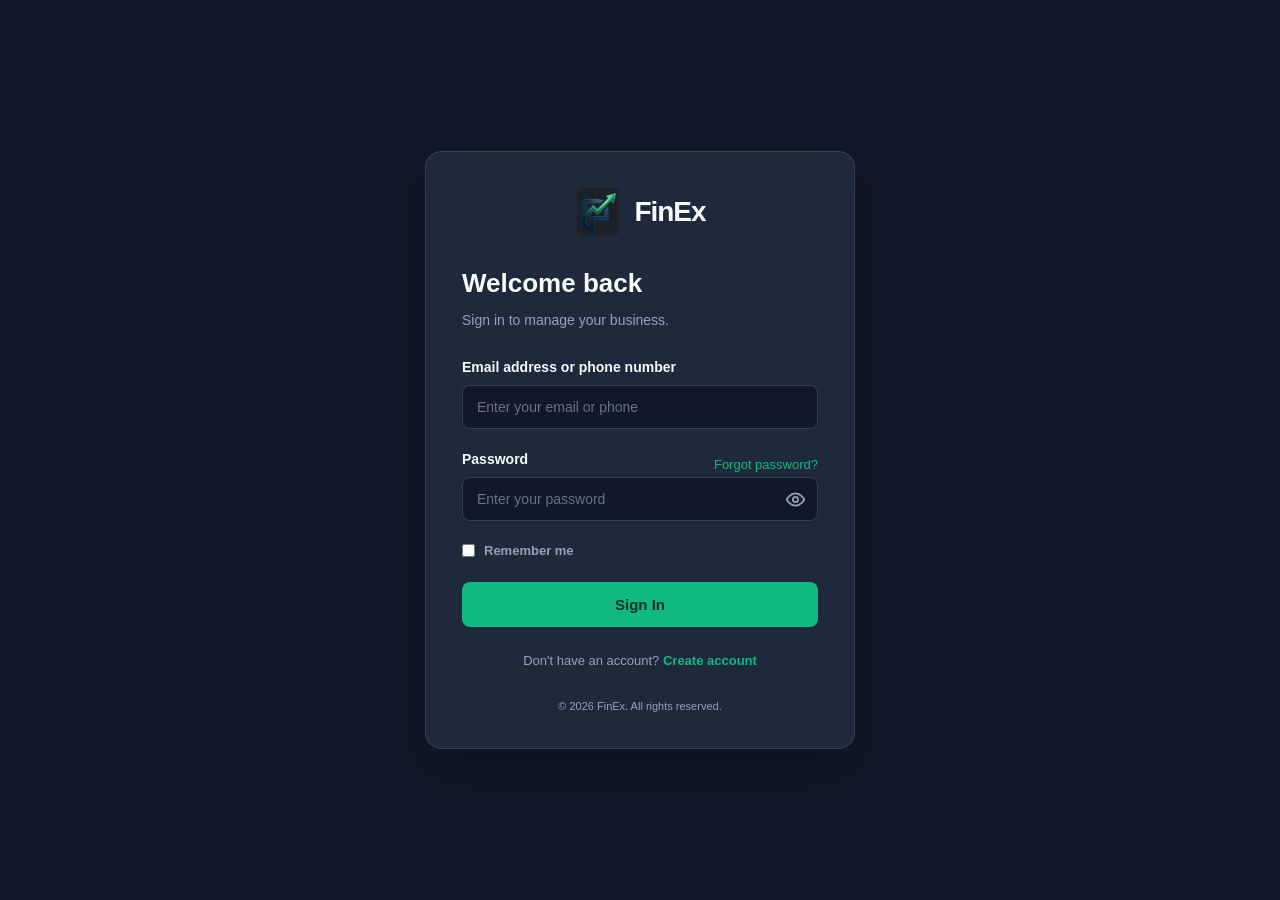
==== index.html @ b7998a2f "Build login and registration pages" ====
<!DOCTYPE html>
<html lang="en">
<head>
    <meta charset="UTF-8">
    <meta name="viewport" content="width=device-width, initial-scale=1.0">
    <title>FinEx | Sign In</title>
    <link rel="stylesheet" href="css/style.css">
</head>
<body>

    <main class="login-container">

        <section class="login-card">

    <div class="brand">
        <img src="assets/images/finex-logo.jpg" alt="FinEx Logo" class="brand-logo">
        <h1>FinEx</h1>
    </div>

            <h2>Welcome back</h2>
            <p class="subtitle">Sign in to manage your business.</p>

            <form id="login-form">

                <label for="email">Email address or phone number</label>
                <input
                    type="text"
                    id="email"
                    name="email"
                    placeholder="Enter your email or phone"
                    required
                >

                <div class="password-heading">
                    <label for="password">Password</label>
                    <a href="#" id="forgot-password">Forgot password?</a>
                </div>

                <div class="password-input-container">
    <input
        type="password"
        id="password"
        name="password"
        placeholder="Enter your password"
        required
    >

    <button
        type="button"
        id="toggle-password"
        class="password-toggle"
        aria-label="Show password"
        aria-pressed="false"
    >
        <svg id="eye-icon" xmlns="http://www.w3.org/2000/svg"
             width="21" height="21" viewBox="0 0 24 24"
             fill="none" stroke="currentColor" stroke-width="2"
             stroke-linecap="round" stroke-linejoin="round"
             aria-hidden="true">
            <path d="M2 12s3.5-7 10-7 10 7 10 7-3.5 7-10 7-10-7-10-7Z"/>
            <circle cx="12" cy="12" r="3"/>
        </svg>
    </button>
</div>

                <label class="remember-option">
                    <input type="checkbox" id="remember">
                    <span>Remember me</span>
                </label>

                <button type="submit" class="login-button">
                    Sign In
                </button>

                <div id="login-message" class="notification" role="status" aria-live="polite" hidden></div>

            </form>

       <p class="signup-text">
            Don't have an account?
            <a href="pages/register.html" id="signup-link">Create account</a>
      </p>
            <p class="footer-text">© 2026 FinEx. All rights reserved.</p>

        </section>

    </main>

    <script src="js/app.js"></script>
</body>
</html>
---- css/style.css ----
/* 1. Global styles */
:root {
    --background: #111827;
    --surface: #1e293b;
    --surface-hover: #263449;
    --border: #334155;
    --primary: #10b981;
    --primary-hover: #059669;
    --text: #f8fafc;
    --text-muted: #94a3b8;
}

* {
    margin: 0;
    padding: 0;
    box-sizing: border-box;
}

body {
    font-family: Arial, Helvetica, sans-serif;
    background: var(--background);
    color: var(--text);
    min-height: 100vh;
}

/* 2. Page layout */
.login-container {
    min-height: 100vh;
    display: flex;
    justify-content: center;
    align-items: center;
    padding: 24px;
}

/* 3. Login card */
.login-card {
    width: 100%;
    max-width: 430px;
    padding: 36px;
    background: var(--surface);
    border: 1px solid var(--border);
    border-radius: 16px;
    box-shadow: 0 20px 50px rgba(0, 0, 0, 0.2);
}

/* 4. FinEx branding */
.brand {
    display: flex;
    align-items: center;
    justify-content: center;
    gap: 12px;
    margin-bottom: 32px;
}

.brand-logo {
    width: 48px;
    height: 48px;
    object-fit: contain;
    border-radius: 10px;
}

.brand h1 {
    font-size: 28px;
    letter-spacing: -1px;
}

/* 5. Headings */
.login-card h2 {
    font-size: 26px;
    margin-bottom: 10px;
}

.subtitle {
    color: var(--text-muted);
    font-size: 14px;
    line-height: 1.6;
    margin-bottom: 28px;
}

/* 6. Form fields */
form > label,
.password-heading label {
    display: block;
    font-size: 14px;
    font-weight: 600;
    margin-bottom: 10px;
}

input[type="text"],
input[type="password"] {
    width: 100%;
    padding: 13px 14px;
    margin-bottom: 22px;
    border: 1px solid var(--border);
    border-radius: 8px;
    background: #111827;
    color: var(--text);
    font-size: 14px;
    outline: none;
    transition: border-color 0.2s, box-shadow 0.2s;
}

input::placeholder {
    color: #64748b;
}

input[type="text"]:focus,
input[type="password"]:focus {
    border-color: var(--primary);
    box-shadow: 0 0 0 3px rgba(16, 185, 129, 0.12);
}

/* 7. Password heading */
.password-heading {
    display: flex;
    align-items: center;
    justify-content: space-between;
}

a {
    color: var(--primary);
    text-decoration: none;
    font-size: 13px;
}

a:hover {
    text-decoration: underline;
}

/* 8. Remember me */
.remember-option {
    display: flex;
    align-items: center;
    gap: 9px;
    margin-bottom: 24px;
    color: var(--text-muted);
    font-size: 13px;
    cursor: pointer;
}

.remember-option input {
    accent-color: var(--primary);
}

/* 9. Sign-in button */
.login-button {
    width: 100%;
    padding: 14px;
    border: none;
    border-radius: 8px;
    background: var(--primary);
    color: #052e24;
    font-size: 15px;
    font-weight: 700;
    cursor: pointer;
    transition: background 0.2s, transform 0.2s;
}

.login-button:hover {
    background: var(--primary-hover);
    transform: translateY(-1px);
}

/* 10. Messages and footer */
#login-message {
    font-size: 13px;
    margin-top: 14px;
    color: var(--text-muted);
}

.signup-text {
    text-align: center;
    font-size: 13px;
    color: var(--text-muted);
    margin-top: 26px;
}

.signup-text a {
    font-weight: 600;
}

.footer-text {
    margin-top: 32px;
    text-align: center;
    color: var(--text-muted);
    font-size: 11px;
}

/* 11. Mobile responsiveness */
@media (max-width: 480px) {
    .login-container {
        padding: 16px;
    }

    .login-card {
        padding: 26px 22px;
    }

    .login-card h2 {
        font-size: 23px;
    }
}

/* ==============================
   FINEX HOVER ANIMATIONS
================================ */

/* 1. Smooth page entrance */
.login-card {
    animation: cardEntrance 0.7s ease-out;
    transition:
        border-color 0.3s ease,
        box-shadow 0.3s ease,
        transform 0.3s ease;
}

/* Subtle lift when hovering over the login card */
.login-card:hover {
    border-color: #475569;
    box-shadow: 0 24px 60px rgba(0, 0, 0, 0.3);
    transform: translateY(-4px);
}

/* 2. Login logo animation */
.brand-icon {
    transition:
        transform 0.3s ease,
        box-shadow 0.3s ease;
}

.brand-icon:hover {
    transform: rotate(-8deg) scale(1.08);
    box-shadow: 0 0 20px rgba(16, 185, 129, 0.3);
}

/* 3. Input focus animation */
input[type="text"],
input[type="password"] {
    transition:
        border-color 0.25s ease,
        box-shadow 0.25s ease,
        background-color 0.25s ease;
}

input[type="text"]:focus,
input[type="password"]:focus {
    background-color: #172235;
    border-color: #10b981;
    box-shadow: 0 0 0 4px rgba(16, 185, 129, 0.12);
}

/* 4. Button hover animation */
.login-button {
    position: relative;
    overflow: hidden;
    transition:
        background-color 0.25s ease,
        box-shadow 0.25s ease,
        transform 0.25s ease;
}

.login-button:hover {
    background-color: #059669;
    box-shadow: 0 8px 24px rgba(16, 185, 129, 0.2);
    transform: translateY(-2px);
}

.login-button:active {
    transform: translateY(0) scale(0.98);
}

/* 5. Link hover animation */
a {
    transition:
        color 0.2s ease,
        opacity 0.2s ease;
}

a:hover {
    color: #6ee7b7;
}

/* 6. Remember-me checkbox */
.remember-option input {
    cursor: pointer;
    transition: transform 0.2s ease;
}

.remember-option input:hover {
    transform: scale(1.15);
}

/* 7. Page entrance animation */
@keyframes cardEntrance {
    from {
        opacity: 0;
        transform: translateY(18px);
    }

    to {
        opacity: 1;
        transform: translateY(0);
    }
}

/* 8. Accessibility: respect reduced-motion preferences */
@media (prefers-reduced-motion: reduce) {
    *,
    *::before,
    *::after {
        animation-duration: 0.01ms !important;
        animation-iteration-count: 1 !important;
        transition-duration: 0.01ms !important;
        scroll-behavior: auto !important;
    }
}

/* Fix card dimming when interacting with the login button */
.login-card,
.login-card:hover {
    background-color: #1e293b;
}

/* Keep the login button bright and responsive */
.login-button {
    background-color: #10b981;
    color: #052e24;
    opacity: 1;
    filter: none;
}

.login-button:hover {
    background-color: #30cc0d;
    color: #052e24;
    opacity: 1;
    filter: none;
    box-shadow: 0 8px 24px rgba(75, 233, 154, 0.25);
    transform: translateY(-2px);
}
/* Password visibility toggle */
.password-input-container {
    position: relative;
    width: 100%;
}

.password-input-container input[type="password"],
.password-input-container input[type="text"] {
    width: 100%;
    padding-right: 48px;
}

.password-toggle {
    position: absolute;
    right: 12px;
    top: 0;
    height: 44px;
    display: flex;
    align-items: center;
    justify-content: center;
    border: none;
    background: transparent;
    color: #94a3b8;
    cursor: pointer;
    transition: color 0.2s ease, transform 0.2s ease;
}

.password-toggle:hover {
    color: #10b981;
    transform: scale(1.08);
}

.password-toggle:focus-visible {
    outline: 2px solid #10b981;
    outline-offset: 2px;
    border-radius: 4px;
}

/* ==============================
   REGISTRATION PAGE
================================ */

.register-card {
    max-width: 480px;
}

.register-card h2 {
    margin-bottom: 10px;
}

.register-card .subtitle {
    margin-bottom: 24px;
}

.register-card form > label {
    display: block;
    margin-bottom: 8px;
    font-size: 14px;
    font-weight: 600;
}

.register-card input[type="text"],
.register-card input[type="email"],
.register-card input[type="tel"],
.register-card input[type="password"] {
    width: 100%;
    padding: 13px 14px;
    margin-bottom: 18px;
    border: 1px solid var(--border);
    border-radius: 8px;
    background: #111827;
    color: var(--text);
    font-size: 14px;
    outline: none;
    transition: border-color 0.25s ease, box-shadow 0.25s ease;
}

.register-card input:focus {
    border-color: var(--primary);
    box-shadow: 0 0 0 4px rgba(16, 185, 129, 0.12);
}

.register-card .login-button {
    margin-top: 6px;
}

#register-message {
    margin-top: 14px;
    font-size: 13px;
    color: var(--text-muted);
}

@media (max-width: 480px) {
    .register-card {
        padding: 26px 22px;
    }
}
/* ===== Registration Notifications ===== */

.notification {
    display: flex;
    align-items: flex-start;
    gap: 12px;
    padding: 15px 16px;
    margin-top: 18px;
    border-radius: 10px;
    border: 1px solid transparent;
    font-size: 14px;
    font-weight: 500;
    line-height: 1.5;
    animation: notificationAppear 0.3s ease-out;
    overflow-wrap: anywhere;
}

.notification[hidden] {
    display: none;
}

.notification-icon {
    font-size: 20px;
    font-weight: 700;
    flex-shrink: 0;
}

.notification-content {
    flex: 1;
}

.notification-title {
    display: block;
    font-size: 15px;
    font-weight: 700;
    margin-bottom: 3px;
}

.notification-success {
    background: #e8f8ef;
    color: #166534;
    border-color: #86efac;
}

.notification-error {
    background: #fff0f0;
    color: #b42318;
    border-color: #fca5a5;
}

.notification-warning {
    background: #fff8e6;
    color: #92400e;
    border-color: #fcd34d;
}

@keyframes notificationAppear {
    from {
        opacity: 0;
        transform: translateY(-8px);
    }

    to {
        opacity: 1;
        transform: translateY(0);
    }
}

@media (prefers-reduced-motion: reduce) {
    .notification {
        animation: none;
    }
}

/* ===== Password Visibility Button Fix ===== */

.password-wrapper {
    position: relative !important;
    display: block !important;
    width: 100% !important;
    margin-bottom: 16px;
}

.password-wrapper input {
    display: block;
    width: 100% !important;
    box-sizing: border-box !important;
    padding-right: 48px !important;
}

.password-wrapper .password-toggle {
    position: absolute !important;
    top: 50% !important;
    right: 10px !important;
    transform: translateY(-50%) !important;

    display: flex !important;
    align-items: center !important;
    justify-content: center !important;

    width: 34px !important;
    height: 34px !important;
    padding: 6px !important;

    background: transparent !important;
    border: none !important;
    border-radius: 6px !important;

    color: #64748b !important;
    cursor: pointer !important;
    z-index: 5 !important;
}

.password-wrapper .password-toggle svg {
    display: block !important;
    width: 22px !important;
    height: 22px !important;
    fill: none !important;
    stroke: currentColor !important;
    stroke-width: 1.8 !important;
}

.password-wrapper .password-toggle:hover {
    color: #2563eb !important;
    background: #f1f5f9 !important;
}

.password-wrapper .password-toggle:focus-visible {
    outline: 2px solid #2563eb !important;
    outline-offset: 2px !important;
}
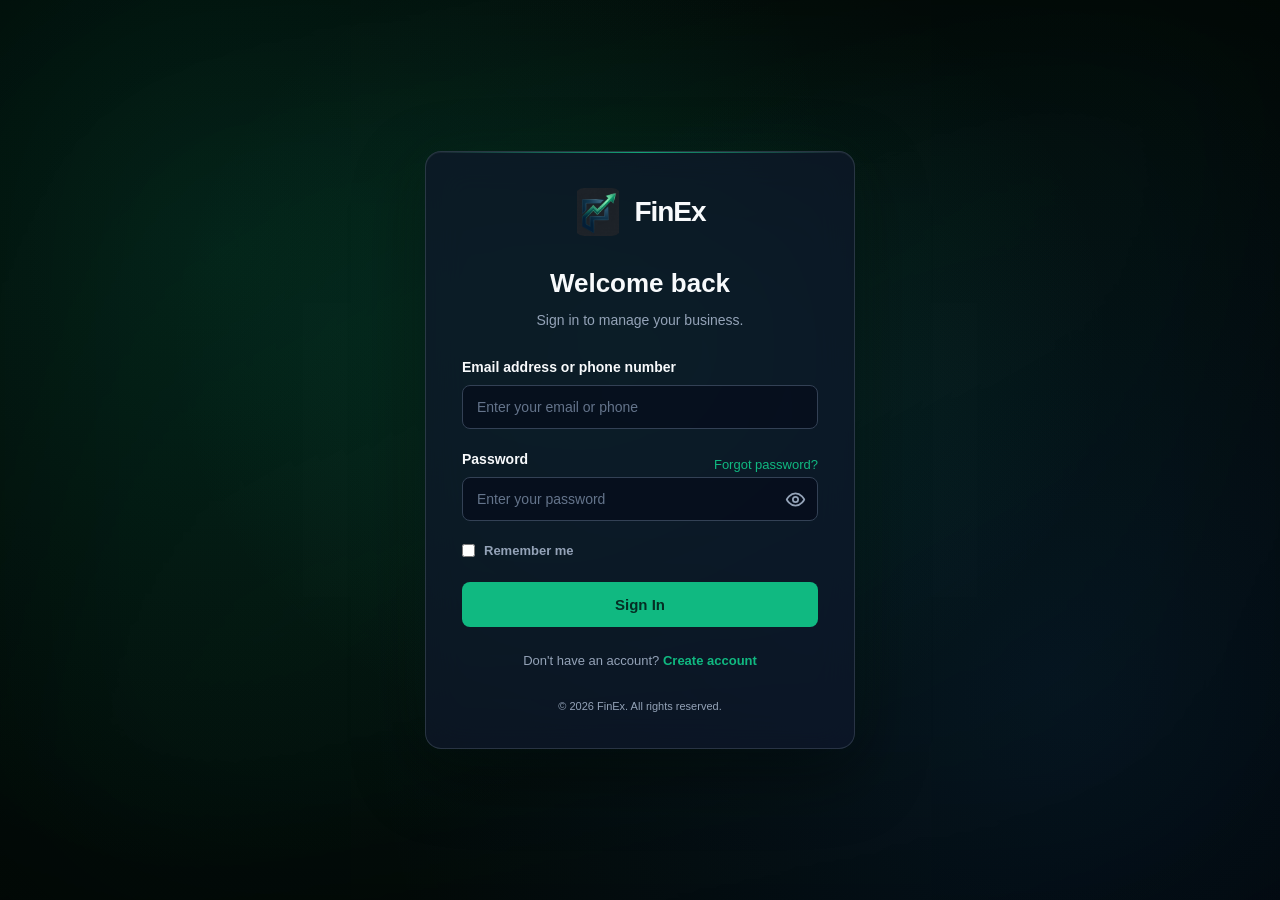
==== commit 1938a55c: "Add FinEx dashboard and frontend updates" ====
--- a/index.html
+++ b/index.html
@@ -7,6 +7,31 @@
     <link rel="stylesheet" href="css/style.css">
 </head>
 <body>
+
+    <div class="login-bg" aria-hidden="true">
+        <video
+            class="login-bg-video login-bg-video--top"
+            autoplay
+            muted
+            loop
+            playsinline
+            preload="auto"
+        >
+            <source src="assets/video/loginpage%20wallpaper.mp4" type="video/mp4">
+        </video>
+
+        <video
+            class="login-bg-video login-bg-video--bottom"
+            muted
+            loop
+            playsinline
+            preload="auto"
+        >
+            <source src="assets/video/loginpage%20wallpaper.mp4" type="video/mp4">
+        </video>
+    </div>
+
+    <div class="login-bg-overlay" aria-hidden="true"></div>
 
     <main class="login-container">
 
@@ -86,6 +111,7 @@
 
     </main>
 
+    <script src="js/bg-video.js"></script>
     <script src="js/app.js"></script>
 </body>
 </html>
--- a/css/style.css
+++ b/css/style.css
@@ -30,6 +30,8 @@
     justify-content: center;
     align-items: center;
     padding: 24px;
+    position: relative;
+    z-index: 2;
 }
 
 /* 3. Login card */
@@ -37,10 +39,30 @@
     width: 100%;
     max-width: 430px;
     padding: 36px;
-    background: var(--surface);
-    border: 1px solid var(--border);
+    position: relative;
+    background: rgba(15, 23, 42, 0.74);
+    border: 1px solid rgba(148, 163, 184, 0.22);
     border-radius: 16px;
-    box-shadow: 0 20px 50px rgba(0, 0, 0, 0.2);
+    box-shadow:
+        0 24px 70px rgba(0, 0, 0, 0.45),
+        0 0 60px rgba(16, 185, 129, 0.06),
+        inset 0 1px 0 rgba(255, 255, 255, 0.06);
+    backdrop-filter: blur(18px) saturate(140%);
+    -webkit-backdrop-filter: blur(18px) saturate(140%);
+}
+
+.login-card::before {
+    content: "";
+    position: absolute;
+    inset: 0 16px auto;
+    height: 1px;
+    background: linear-gradient(
+        90deg,
+        transparent,
+        rgba(16, 185, 129, 0.85),
+        transparent
+    );
+    pointer-events: none;
 }
 
 /* 4. FinEx branding */
@@ -68,6 +90,7 @@
 .login-card h2 {
     font-size: 26px;
     margin-bottom: 10px;
+    text-align: center;
 }
 
 .subtitle {
@@ -75,6 +98,7 @@
     font-size: 14px;
     line-height: 1.6;
     margin-bottom: 28px;
+    text-align: center;
 }
 
 /* 6. Form fields */
@@ -216,8 +240,11 @@
 
 /* Subtle lift when hovering over the login card */
 .login-card:hover {
-    border-color: #475569;
-    box-shadow: 0 24px 60px rgba(0, 0, 0, 0.3);
+    border-color: rgba(16, 185, 129, 0.38);
+    box-shadow:
+        0 28px 80px rgba(0, 0, 0, 0.5),
+        0 0 70px rgba(16, 185, 129, 0.12),
+        inset 0 1px 0 rgba(255, 255, 255, 0.08);
     transform: translateY(-4px);
 }
 
@@ -315,10 +342,10 @@
     }
 }
 
-/* Fix card dimming when interacting with the login button */
+/* Keep the glass card surface when interacting with the login button */
 .login-card,
 .login-card:hover {
-    background-color: #1e293b;
+    background-color: rgba(15, 23, 42, 0.74);
 }
 
 /* Keep the login button bright and responsive */
@@ -564,4 +591,119 @@
 .password-wrapper .password-toggle:focus-visible {
     outline: 2px solid #2563eb !important;
     outline-offset: 2px !important;
-}+}
+
+/* ==============================
+   VIDEO WALLPAPER
+================================ */
+
+body {
+    background: #04100c;
+    overflow-x: hidden;
+}
+
+.login-bg {
+    position: fixed;
+    inset: 0;
+    z-index: 0;
+    overflow: hidden;
+    background: #04100c;
+    pointer-events: none;
+}
+
+.login-bg-video {
+    position: absolute;
+    inset: 0;
+    width: 100%;
+    height: 100%;
+    object-fit: cover;
+    object-position: center;
+    filter: saturate(0.95) contrast(1.05) brightness(0.8);
+    transform: scale(1.04);
+    transition: opacity 1.1s linear;
+    will-change: opacity;
+}
+
+.login-bg-video--top {
+    z-index: 2;
+}
+
+.login-bg-video--bottom {
+    z-index: 1;
+}
+
+.login-bg-video--top.is-hidden {
+    opacity: 0;
+}
+
+/* Tinted overlay keeps the login form readable */
+.login-bg-overlay {
+    position: fixed;
+    inset: 0;
+    background:
+        radial-gradient(
+            ellipse at 50% 38%,
+            rgba(16, 185, 129, 0.12),
+            transparent 52%
+        ),
+        linear-gradient(
+            150deg,
+            rgba(2, 12, 9, 0.72),
+            rgba(4, 20, 15, 0.38) 48%,
+            rgba(2, 10, 8, 0.78)
+        );
+    box-shadow: inset 0 0 220px 40px rgba(0, 0, 0, 0.55);
+    z-index: 1;
+    pointer-events: none;
+}
+
+.login-bg-overlay::after {
+    content: "";
+    position: absolute;
+    inset: -25%;
+    background:
+        radial-gradient(
+            circle at 28% 35%,
+            rgba(16, 185, 129, 0.13),
+            transparent 38%
+        ),
+        radial-gradient(
+            circle at 72% 68%,
+            rgba(37, 99, 235, 0.1),
+            transparent 42%
+        );
+    animation: bgGlowDrift 20s ease-in-out infinite alternate;
+}
+
+@keyframes bgGlowDrift {
+    from {
+        transform: translate3d(-2%, -1%, 0) scale(1);
+    }
+
+    to {
+        transform: translate3d(2%, 1.5%, 0) scale(1.08);
+    }
+}
+
+/* Translucent form fields so the wallpaper shows through */
+input[type="text"],
+input[type="password"],
+.register-card input[type="text"],
+.register-card input[type="email"],
+.register-card input[type="tel"],
+.register-card input[type="password"] {
+    background: rgba(2, 6, 23, 0.55);
+}
+
+input[type="text"]:focus,
+input[type="password"]:focus {
+    background-color: rgba(15, 35, 30, 0.7);
+}
+
+/* Solid fallback for browsers without backdrop blur */
+@supports not ((backdrop-filter: blur(1px)) or (-webkit-backdrop-filter: blur(1px))) {
+    .login-card,
+    .login-card:hover {
+        background-color: rgba(15, 23, 42, 0.94);
+    }
+}
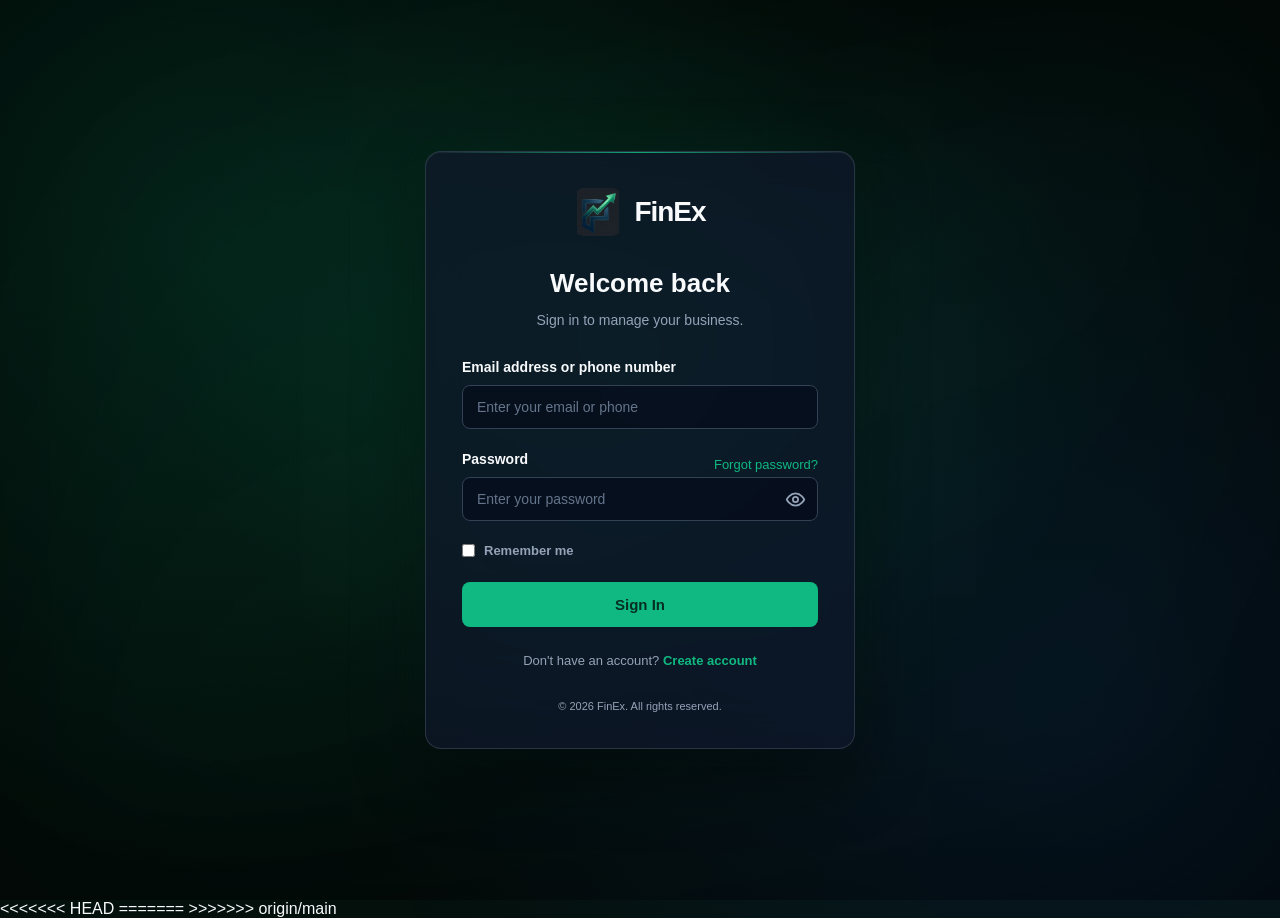
==== commit 75c8ff0c: "Resolve merge conflicts with main" ====
--- a/index.html
+++ b/index.html
@@ -112,6 +112,10 @@
     </main>
 
     <script src="js/bg-video.js"></script>
+<<<<<<< HEAD
+=======
+    <script src="js/api.js"></script>
+>>>>>>> origin/main
     <script src="js/app.js"></script>
 </body>
 </html>
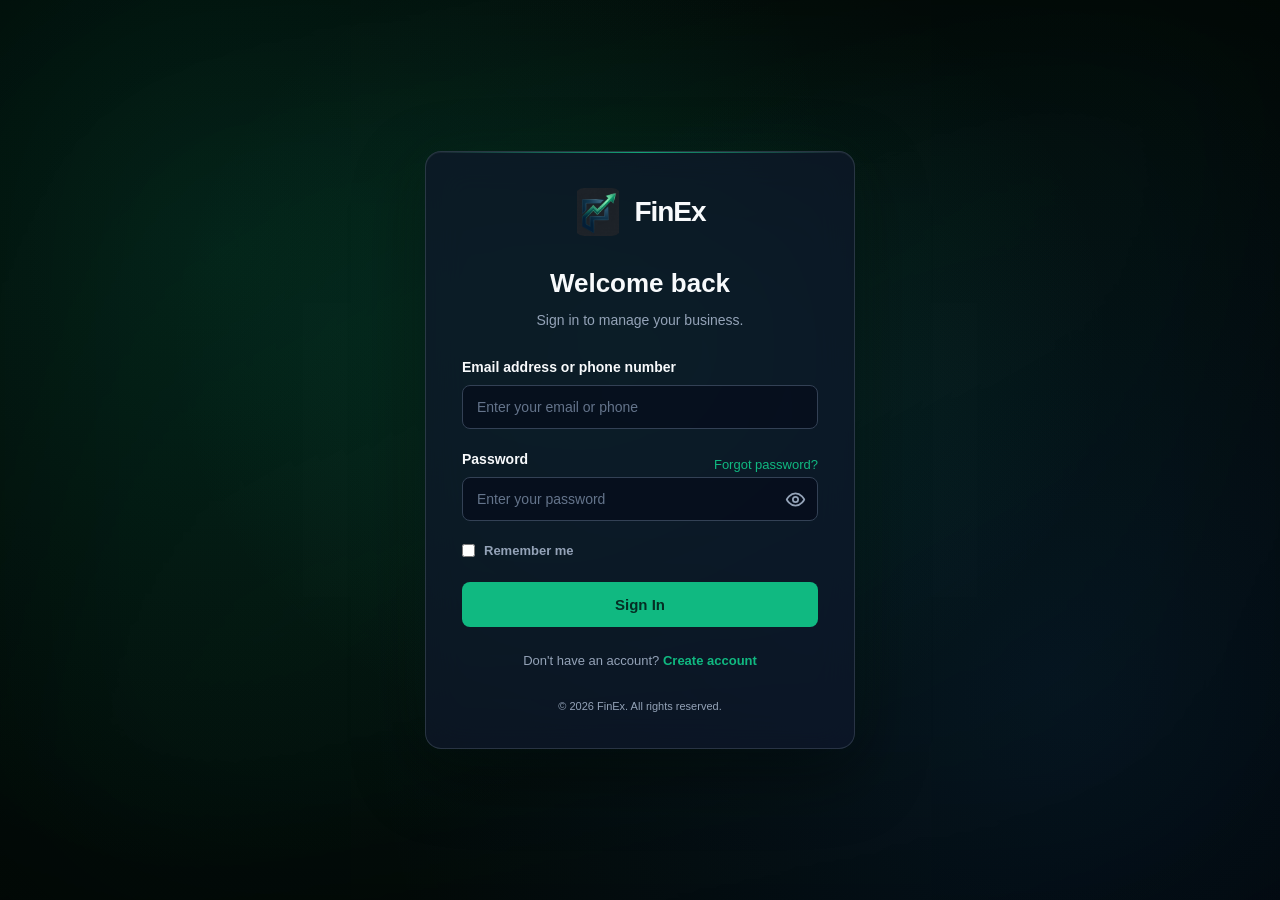
==== commit 98c56a39: "Merge remote-tracking branch 'origin/main' into person-a/a-001-financial-core-docs # Conflicts: #	pa" ====
--- a/index.html
+++ b/index.html
@@ -112,10 +112,7 @@
     </main>
 
     <script src="js/bg-video.js"></script>
-<<<<<<< HEAD
-=======
     <script src="js/api.js"></script>
->>>>>>> origin/main
     <script src="js/app.js"></script>
 </body>
 </html>
